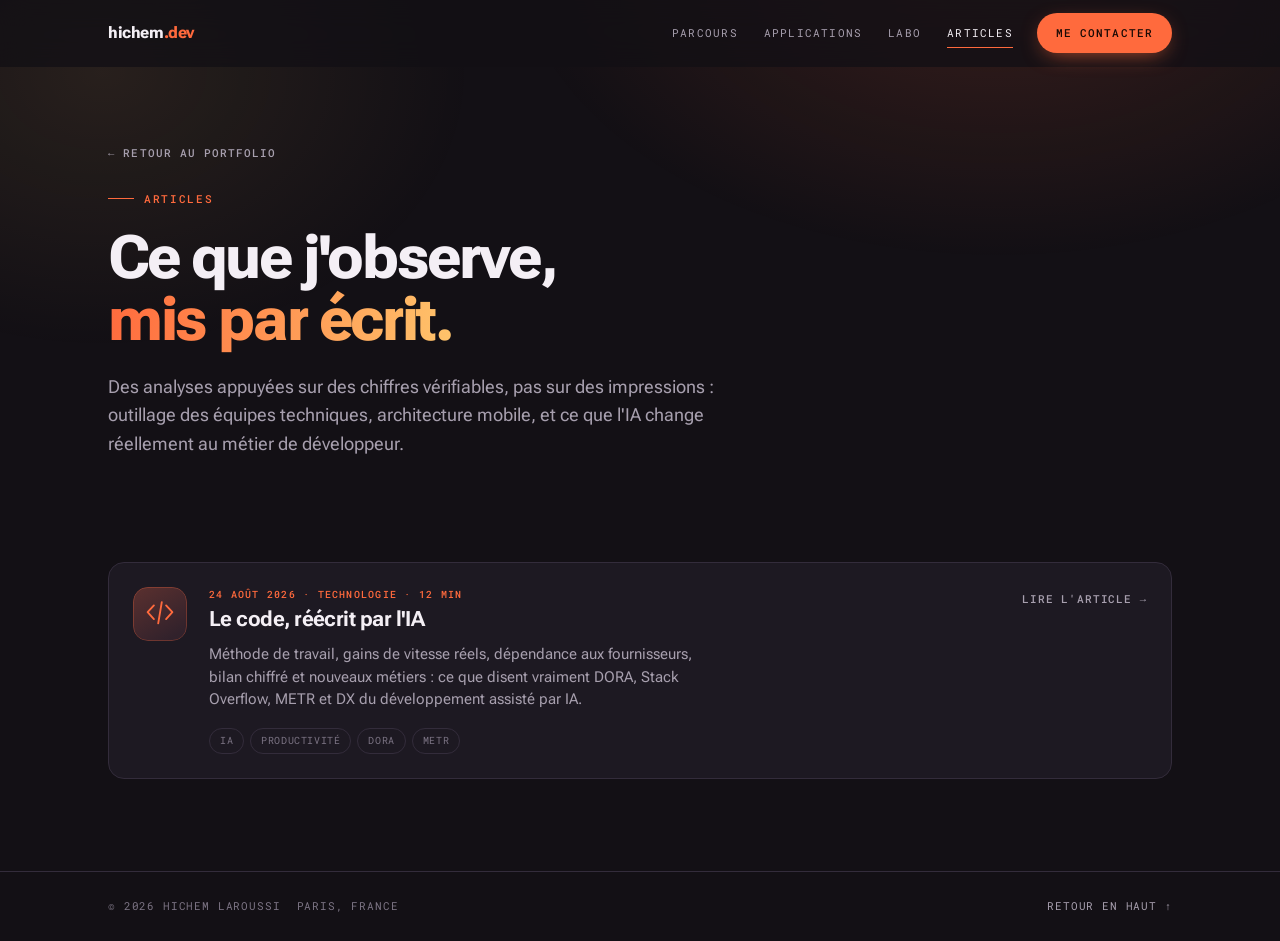
==== docs/articles/index.html @ 50072b2e "Ajouter une section articles au portfolio Le site n'accueillait que le portfolio. Cette section lui " ====
<!DOCTYPE html>
<html lang="fr">
<head>
<meta charset="utf-8">
<meta name="viewport" content="width=device-width, initial-scale=1">
<title>Articles — Hichem Laroussi</title>
<meta name="description" content="Articles de Hichem Laroussi, Android Lead à Paris : mobile, architecture, outillage et impact de l'IA sur le développement logiciel.">
<meta name="author" content="Hichem Laroussi">
<meta name="theme-color" content="#131015">

<meta property="og:type" content="website">
<meta property="og:title" content="Articles — Hichem Laroussi">
<meta property="og:description" content="Notes et analyses sur le mobile, l'architecture et l'outillage des équipes techniques.">
<meta property="og:locale" content="fr_FR">
<meta name="twitter:card" content="summary_large_image">

<link rel="preload" href="../assets/fonts/roboto-flex.woff2" as="font" type="font/woff2" crossorigin>
<link rel="preload" href="../assets/fonts/roboto-mono.woff2" as="font" type="font/woff2" crossorigin>
<link rel="stylesheet" href="../assets/css/style.css">
<link rel="stylesheet" href="../assets/css/article.css">
<link rel="icon" href="data:image/svg+xml,<svg xmlns='http://www.w3.org/2000/svg' viewBox='0 0 32 32'><rect width='32' height='32' rx='8' fill='%23131015'/><text x='16' y='23' font-family='sans-serif' font-size='17' font-weight='bold' fill='%23FF6A3D' text-anchor='middle'>H</text></svg>">
</head>
<body>

<a class="skip" href="#main">Aller au contenu</a>
<div class="aura" aria-hidden="true"></div>

<header class="nav" id="nav">
  <div class="shell nav__in">
    <a class="nav__logo" href="../index.html#top">hichem<em>.dev</em></a>
    <nav class="nav__links" aria-label="Navigation principale">
      <a href="../index.html#parcours">Parcours</a>
      <a href="../index.html#apps">Applications</a>
      <a href="../index.html#labo">Labo</a>
      <a href="./" class="is-active">Articles</a>
    </nav>
    <a class="btn btn--hot" href="../index.html#contact">Me contacter</a>
  </div>
</header>

<main id="main">

<header class="art-hero" id="top">
  <div class="shell">
    <a class="art-back" href="../index.html#top">← Retour au portfolio</a>
    <p class="art-eyebrow">Articles</p>
    <h1 class="art-title">Ce que j'observe, <em>mis par écrit.</em></h1>
    <p class="art-lede">
      Des analyses appuyées sur des chiffres vérifiables, pas sur des impressions :
      outillage des équipes techniques, architecture mobile, et ce que l'IA change
      réellement au métier de développeur.
    </p>
  </div>
</header>

<section class="band">
  <div class="shell">
    <div class="posts">

      <a class="post reveal" href="le-code-reecrit-par-lia.html">
        <img class="post__tile" src="../assets/img/articles/ia-dev.svg" alt="" width="64" height="64">
        <div>
          <p class="card__kicker">24 août 2026 · Technologie · 12 min</p>
          <h2 class="post__title">Le code, réécrit par l'IA</h2>
          <p class="post__desc">
            Méthode de travail, gains de vitesse réels, dépendance aux fournisseurs, bilan
            chiffré et nouveaux métiers : ce que disent vraiment DORA, Stack Overflow, METR
            et DX du développement assisté par IA.
          </p>
          <ul class="card__tags">
            <li>IA</li><li>Productivité</li><li>DORA</li><li>METR</li>
          </ul>
        </div>
        <span class="post__go">Lire l'article →</span>
      </a>

    </div>
  </div>
</section>

</main>

<footer class="foot">
  <div class="shell foot__in">
    <span>© <span id="year">2026</span> Hichem Laroussi</span>
    <span>Paris, France</span>
    <span class="foot__sep"><a href="#top">Retour en haut ↑</a></span>
  </div>
</footer>

<script src="../assets/js/main.js"></script>
</body>
</html>
---- docs/assets/css/style.css ----
/* =========================================================
   Hichem Laroussi — Portfolio
   Direction « Studio d'apps » : sombre, produit, vivant.
   Palette corail / ambre sur noir violacé — volontairement
   à l'écart du vert Android attendu.
   ========================================================= */

@font-face {
  font-family: "Roboto Flex";
  src: url("../fonts/roboto-flex.woff2") format("woff2");
  font-weight: 300 800;
  font-style: normal;
  font-display: swap;
}
@font-face {
  font-family: "Roboto Mono";
  src: url("../fonts/roboto-mono.woff2") format("woff2");
  font-weight: 400 500;
  font-style: normal;
  font-display: swap;
}

/* ---------- tokens ---------- */
:root {
  --bg:        #131015;
  --bg-deep:   #0D0B10;
  --surf:      #1D1922;
  --surf-2:    #26212D;
  --line:      #332C3B;
  --line-soft: #2A2432;
  --ink:       #F4EFF5;
  --mut:       #A79FAE;
  --mut-dim:   #7C7484;
  --hot:       #FF6A3D;
  --hot-deep:  #E4501F;
  --glow:      #FFC46B;

  --sans: "Roboto Flex", system-ui, -apple-system, "Segoe UI", sans-serif;
  --mono: "Roboto Mono", ui-monospace, "SF Mono", Menlo, monospace;

  --shell: 1120px;
  --pad: 28px;
  --r-sm: 10px;
  --r-md: 16px;
  --r-lg: 22px;

  --ease: cubic-bezier(.22, .61, .36, 1);
}

/* ---------- reset ---------- */
*, *::before, *::after { box-sizing: border-box; }

html { scroll-behavior: smooth; }

body {
  margin: 0;
  background: var(--bg);
  color: var(--ink);
  font-family: var(--sans);
  font-size: 16px;
  font-weight: 400;
  line-height: 1.6;
  -webkit-font-smoothing: antialiased;
  -moz-osx-font-smoothing: grayscale;
  overflow-x: hidden;
}

img { max-width: 100%; display: block; }
p { margin: 0; }
ul { margin: 0; padding: 0; list-style: none; }

a { color: var(--ink); text-decoration: none; }

:focus-visible {
  outline: 2px solid var(--glow);
  outline-offset: 3px;
  border-radius: 4px;
}

.skip {
  position: absolute;
  left: -9999px;
  top: 0;
  background: var(--hot);
  color: #180B06;
  padding: 12px 18px;
  z-index: 200;
  font-family: var(--mono);
  font-size: 13px;
  border-radius: 0 0 var(--r-sm) 0;
}
.skip:focus { left: 0; }

.shell {
  width: 100%;
  max-width: var(--shell);
  margin: 0 auto;
  padding: 0 var(--pad);
}

/* ---------- ambient glow ---------- */
.aura {
  position: fixed;
  inset: 0;
  pointer-events: none;
  z-index: 0;
  background:
    radial-gradient(720px 460px at 78% -6%, rgba(255, 106, 61, .16), transparent 68%),
    radial-gradient(560px 420px at 8% 8%,  rgba(255, 196, 107, .09), transparent 66%);
}

/* =========================================================
   NAV
   ========================================================= */
.nav {
  position: sticky;
  top: 0;
  z-index: 100;
  background: rgba(19, 16, 21, .78);
  backdrop-filter: blur(14px);
  -webkit-backdrop-filter: blur(14px);
  border-bottom: 1px solid transparent;
  transition: border-color .3s var(--ease), background .3s var(--ease);
}
.nav.is-stuck {
  border-bottom-color: var(--line);
  background: rgba(19, 16, 21, .92);
}
.nav__in {
  display: flex;
  align-items: center;
  gap: 24px;
  height: 66px;
}
.nav__logo {
  font-weight: 800;
  font-size: 16px;
  letter-spacing: -.025em;
  flex: none;
}
.nav__logo em { font-style: normal; color: var(--hot); }

.nav__links {
  display: flex;
  gap: 26px;
  margin-left: auto;
  font-family: var(--mono);
  font-size: 11px;
  font-weight: 400;
  letter-spacing: .11em;
  text-transform: uppercase;
}
.nav__links a {
  color: var(--mut);
  position: relative;
  padding: 4px 0;
  transition: color .2s var(--ease);
}
.nav__links a::after {
  content: "";
  position: absolute;
  left: 0;
  bottom: -2px;
  width: 100%;
  height: 1px;
  background: var(--hot);
  transform: scaleX(0);
  transform-origin: left;
  transition: transform .3s var(--ease);
}
.nav__links a:hover,
.nav__links a.is-active { color: var(--ink); }
.nav__links a:hover::after,
.nav__links a.is-active::after { transform: scaleX(1); }

.btn {
  display: inline-flex;
  align-items: center;
  gap: 8px;
  font-family: var(--mono);
  font-size: 11px;
  font-weight: 500;
  letter-spacing: .1em;
  text-transform: uppercase;
  padding: 10px 18px;
  border-radius: 99px;
  border: 1px solid transparent;
  cursor: pointer;
  transition: transform .22s var(--ease), box-shadow .22s var(--ease), background .22s var(--ease);
}
.btn--hot {
  background: var(--hot);
  color: #190A05;
  box-shadow: 0 6px 22px -8px rgba(255, 106, 61, .8);
}
.btn--hot:hover {
  background: var(--glow);
  transform: translateY(-2px);
  box-shadow: 0 12px 30px -10px rgba(255, 196, 107, .75);
}
.btn--ghost {
  border-color: var(--line);
  color: var(--ink);
  background: var(--surf);
}
.btn--ghost:hover {
  border-color: var(--hot);
  transform: translateY(-2px);
}
.nav .btn { flex: none; }

/* =========================================================
   HERO
   ========================================================= */
.hero {
  position: relative;
  z-index: 1;
  padding: 76px 0 88px;
}
.hero__grid {
  display: grid;
  grid-template-columns: minmax(0, 1fr) 320px;
  gap: 64px;
  align-items: center;
}

.status {
  display: inline-flex;
  align-items: center;
  gap: 9px;
  font-family: var(--mono);
  font-size: 10.5px;
  font-weight: 500;
  letter-spacing: .14em;
  text-transform: uppercase;
  color: var(--glow);
}
.status i {
  width: 7px;
  height: 7px;
  border-radius: 50%;
  background: var(--glow);
  display: block;
  box-shadow: 0 0 0 0 rgba(255, 196, 107, .6);
  animation: pulse 2.6s infinite;
}
@keyframes pulse {
  0%   { box-shadow: 0 0 0 0 rgba(255, 196, 107, .55); }
  70%  { box-shadow: 0 0 0 11px rgba(255, 196, 107, 0); }
  100% { box-shadow: 0 0 0 0 rgba(255, 196, 107, 0); }
}

.hero__title {
  font-size: clamp(38px, 6.4vw, 68px);
  font-weight: 800;
  line-height: .99;
  letter-spacing: -.042em;
  margin: 20px 0 0;
  text-wrap: balance;
}
.hero__title em {
  font-style: normal;
  background: linear-gradient(98deg, var(--hot) 10%, var(--glow) 90%);
  -webkit-background-clip: text;
  background-clip: text;
  color: transparent;
}
.hero__lede {
  color: var(--mut);
  font-size: 17px;
  line-height: 1.62;
  margin-top: 22px;
  max-width: 52ch;
}
.hero__lede strong { color: var(--ink); font-weight: 600; }

.pills { display: flex; flex-wrap: wrap; gap: 8px; margin-top: 26px; }
.pills li {
  font-family: var(--mono);
  font-size: 10.5px;
  letter-spacing: .05em;
  padding: 7px 13px;
  border-radius: 99px;
  background: var(--surf);
  border: 1px solid var(--line);
  color: var(--mut);
}

.hero__cta { display: flex; flex-wrap: wrap; gap: 12px; margin-top: 30px; }

/* ---------- phone mockup ---------- */
.phone {
  border: 8px solid var(--surf-2);
  border-radius: 34px;
  background: linear-gradient(168deg, #2C2334, #191420);
  padding: 22px 16px 18px;
  position: relative;
  box-shadow: 0 34px 66px -28px rgba(255, 106, 61, .42),
              0 0 0 1px rgba(255, 255, 255, .04) inset;
  will-change: transform;
}
.phone::before {
  content: "";
  position: absolute;
  top: 11px;
  left: 50%;
  transform: translateX(-50%);
  width: 50px;
  height: 5px;
  border-radius: 99px;
  background: var(--surf-2);
}
.phone__av {
  width: 92px;
  height: 92px;
  border-radius: 50%;
  overflow: hidden;
  margin: 18px auto 0;
  border: 2px solid var(--hot);
  background: var(--surf-2);
}
.phone__av img { width: 100%; height: 100%; object-fit: cover; }
.phone__name {
  text-align: center;
  font-weight: 700;
  font-size: 16px;
  letter-spacing: -.015em;
  margin-top: 13px;
}
.phone__role {
  text-align: center;
  font-family: var(--mono);
  font-size: 10px;
  color: var(--mut);
  letter-spacing: .11em;
  text-transform: uppercase;
  margin-top: 5px;
}
.phone__rows { display: flex; flex-direction: column; gap: 8px; margin-top: 20px; }
.phone__row {
  display: flex;
  align-items: center;
  gap: 11px;
  background: rgba(255, 255, 255, .05);
  border-radius: 11px;
  padding: 10px 12px;
  font-size: 12.5px;
  transition: background .22s var(--ease);
}
.phone__row:hover { background: rgba(255, 255, 255, .09); }
.phone__row i {
  width: 24px;
  height: 24px;
  border-radius: 7px;
  background: var(--hot);
  flex: none;
  opacity: .88;
}
.phone__row i.is-amber { background: var(--glow); }
.phone__row span {
  margin-left: auto;
  font-family: var(--mono);
  font-size: 10px;
  color: var(--mut-dim);
  font-variant-numeric: tabular-nums;
}

/* =========================================================
   STATS
   ========================================================= */
.stats {
  position: relative;
  z-index: 1;
  border-top: 1px solid var(--line);
  border-bottom: 1px solid var(--line);
  background: var(--bg-deep);
}
.stats__grid {
  display: grid;
  grid-template-columns: repeat(4, 1fr);
  gap: 1px;
  background: var(--line-soft);
}
.stat { background: var(--bg-deep); padding: 26px 24px; }
.stat dt {
  font-family: var(--mono);
  font-size: 9.5px;
  letter-spacing: .15em;
  text-transform: uppercase;
  color: var(--mut-dim);
  margin: 0;
}
.stat dd {
  margin: 8px 0 0;
  font-size: 30px;
  font-weight: 800;
  letter-spacing: -.035em;
  font-variant-numeric: tabular-nums;
  line-height: 1;
}
.stat dd em { font-style: normal; color: var(--hot); }

/* =========================================================
   SECTION SCAFFOLD
   ========================================================= */
.band { position: relative; z-index: 1; padding: 92px 0; }
.band--alt { background: var(--bg-deep); }

.head { margin-bottom: 44px; }
.head__eyebrow {
  font-family: var(--mono);
  font-size: 10.5px;
  font-weight: 500;
  letter-spacing: .16em;
  text-transform: uppercase;
  color: var(--hot);
}
.head__title {
  font-size: clamp(28px, 4vw, 42px);
  font-weight: 800;
  letter-spacing: -.035em;
  line-height: 1.06;
  margin: 12px 0 0;
  text-wrap: balance;
}
.head__note {
  color: var(--mut);
  font-size: 16px;
  line-height: 1.6;
  margin-top: 14px;
  max-width: 60ch;
}

/* =========================================================
   PARCOURS
   ========================================================= */
.track { display: flex; flex-direction: column; gap: 14px; }

.job {
  display: grid;
  grid-template-columns: 148px minmax(0, 1fr);
  gap: 28px;
  background: var(--surf);
  border: 1px solid var(--line);
  border-radius: var(--r-md);
  padding: 26px 28px;
  transition: border-color .28s var(--ease), transform .28s var(--ease), background .28s var(--ease);
}
.job:hover {
  border-color: var(--hot);
  transform: translateX(4px);
  background: var(--surf-2);
}
.job__when {
  font-family: var(--mono);
  font-size: 11.5px;
  color: var(--mut);
  line-height: 1.55;
  font-variant-numeric: tabular-nums;
}
.job__when b {
  display: block;
  color: var(--glow);
  font-weight: 500;
}
.job__where {
  display: block;
  margin-top: 8px;
  font-size: 10px;
  letter-spacing: .1em;
  text-transform: uppercase;
  color: var(--mut-dim);
}
.job__role {
  font-size: 19px;
  font-weight: 700;
  letter-spacing: -.022em;
  line-height: 1.25;
  margin: 0;
}
.job__role em { font-style: normal; color: var(--hot); }
.job__product {
  font-family: var(--mono);
  font-size: 11px;
  color: var(--mut-dim);
  letter-spacing: .04em;
  margin-top: 7px;
}
.job__list {
  margin-top: 14px;
  display: flex;
  flex-direction: column;
  gap: 7px;
}
.job__list li {
  color: var(--mut);
  font-size: 14.5px;
  line-height: 1.55;
  padding-left: 18px;
  position: relative;
  max-width: 68ch;
}
.job__list li::before {
  content: "";
  position: absolute;
  left: 0;
  top: 9px;
  width: 6px;
  height: 6px;
  border-radius: 2px;
  background: var(--line);
}
.job:hover .job__list li::before { background: var(--hot-deep); }

.tech { display: flex; flex-wrap: wrap; gap: 6px; margin-top: 16px; }
.tech li {
  font-family: var(--mono);
  font-size: 10px;
  letter-spacing: .05em;
  padding: 4px 9px;
  border-radius: 5px;
  background: var(--bg-deep);
  border: 1px solid var(--line);
  color: var(--mut-dim);
}

/* =========================================================
   CARD GRIDS
   ========================================================= */
.grid {
  display: grid;
  grid-template-columns: repeat(auto-fill, minmax(300px, 1fr));
  gap: 16px;
}

.card {
  display: flex;
  flex-direction: column;
  background: var(--surf);
  border: 1px solid var(--line);
  border-radius: var(--r-md);
  padding: 24px;
  position: relative;
  overflow: hidden;
  transition: border-color .28s var(--ease), transform .28s var(--ease);
}
.card::after {
  content: "";
  position: absolute;
  inset: 0 0 auto 0;
  height: 2px;
  background: linear-gradient(90deg, var(--hot), var(--glow));
  transform: scaleX(0);
  transform-origin: left;
  transition: transform .38s var(--ease);
}
.card:hover { border-color: var(--hot); transform: translateY(-4px); }
.card:hover::after { transform: scaleX(1); }

/* Tête de carte : tuile d'application + intitulés, façon fiche de store. */
.card__head {
  display: flex;
  align-items: center;
  gap: 15px;
}
.card__tile {
  width: 54px;
  height: 54px;
  border-radius: 15px;
  flex: none;
  transition: transform .3s var(--ease);
}
.card:hover .card__tile { transform: scale(1.06) rotate(-2deg); }

.card__kicker {
  font-family: var(--mono);
  font-size: 9.5px;
  font-weight: 500;
  letter-spacing: .13em;
  text-transform: uppercase;
  color: var(--hot);
}
.card__title {
  font-size: 19px;
  font-weight: 700;
  letter-spacing: -.022em;
  margin: 5px 0 0;
  line-height: 1.2;
}
.card__desc {
  color: var(--mut);
  font-size: 14.5px;
  line-height: 1.55;
  margin-top: 16px;
}
.card__foot {
  margin-top: auto;
  padding-top: 18px;
  display: flex;
  align-items: center;
  gap: 12px;
  flex-wrap: wrap;
}
.link {
  display: inline-flex;
  align-items: center;
  gap: 6px;
  font-family: var(--mono);
  font-size: 10.5px;
  font-weight: 500;
  letter-spacing: .08em;
  text-transform: uppercase;
  color: var(--ink);
  border-bottom: 1px solid var(--hot);
  padding-bottom: 2px;
  transition: color .2s var(--ease), gap .2s var(--ease);
}
.link:hover { color: var(--glow); gap: 10px; }
.link--mut {
  color: var(--mut);
  border-bottom-color: var(--line);
}
.link--mut:hover { color: var(--ink); border-bottom-color: var(--hot); }

.lang {
  display: inline-flex;
  align-items: center;
  gap: 7px;
  font-family: var(--mono);
  font-size: 10.5px;
  color: var(--mut-dim);
  margin-left: auto;
}
.lang i { width: 9px; height: 9px; border-radius: 50%; display: block; }

/* =========================================================
   SKILLS
   ========================================================= */
/* 6 rubriques : 3 colonnes remplissent exactement 2 rangées,
   sans cellule vide dans la grille à fond apparent. */
.skills {
  display: grid;
  grid-template-columns: repeat(3, 1fr);
  gap: 1px;
  background: var(--line-soft);
  border: 1px solid var(--line);
  border-radius: var(--r-md);
  overflow: hidden;
}
.skill { background: var(--surf); padding: 24px; }
.skill h3 {
  font-family: var(--mono);
  font-size: 10px;
  font-weight: 500;
  letter-spacing: .14em;
  text-transform: uppercase;
  color: var(--glow);
  margin: 0 0 14px;
}
.skill ul { display: flex; flex-wrap: wrap; gap: 7px; }
.skill li {
  font-size: 13.5px;
  color: var(--mut);
  padding: 5px 11px;
  border-radius: 7px;
  background: var(--bg-deep);
  border: 1px solid var(--line);
  transition: color .2s var(--ease), border-color .2s var(--ease);
}
.skill li:hover { color: var(--ink); border-color: var(--hot); }

/* =========================================================
   ABOUT (formation / certifs / langues)
   ========================================================= */
.about {
  display: grid;
  grid-template-columns: repeat(auto-fit, minmax(260px, 1fr));
  gap: 16px;
}
.panel {
  background: var(--surf);
  border: 1px solid var(--line);
  border-radius: var(--r-md);
  padding: 24px;
}
.panel h3 {
  font-family: var(--mono);
  font-size: 10px;
  font-weight: 500;
  letter-spacing: .14em;
  text-transform: uppercase;
  color: var(--glow);
  margin: 0 0 16px;
}
.rows { display: flex; flex-direction: column; gap: 14px; }
.row b {
  display: block;
  font-size: 14.5px;
  font-weight: 600;
  letter-spacing: -.01em;
  line-height: 1.35;
}
.row span {
  display: block;
  font-family: var(--mono);
  font-size: 11px;
  color: var(--mut-dim);
  margin-top: 4px;
  font-variant-numeric: tabular-nums;
}
.row--award b::before {
  content: "★";
  color: var(--glow);
  margin-right: 7px;
}

.meter { display: flex; flex-direction: column; gap: 15px; }
.meter__row { display: flex; align-items: baseline; gap: 12px; }
.meter__row b { font-size: 14.5px; font-weight: 600; flex: none; width: 82px; }
.meter__bar {
  flex: 1;
  height: 4px;
  border-radius: 99px;
  background: var(--bg-deep);
  border: 1px solid var(--line);
  overflow: hidden;
}
.meter__fill {
  display: block;
  height: 100%;
  border-radius: 99px;
  background: linear-gradient(90deg, var(--hot), var(--glow));
}
.meter__row span {
  font-family: var(--mono);
  font-size: 10px;
  color: var(--mut-dim);
  letter-spacing: .07em;
  text-transform: uppercase;
  flex: none;
  width: 96px;
  text-align: right;
}

/* =========================================================
   CONTACT + FOOTER
   ========================================================= */
.contact { text-align: center; }
.contact__title {
  font-size: clamp(32px, 5.4vw, 56px);
  font-weight: 800;
  letter-spacing: -.04em;
  line-height: 1.02;
  margin: 0;
  text-wrap: balance;
}
.contact__title em {
  font-style: normal;
  background: linear-gradient(98deg, var(--hot), var(--glow));
  -webkit-background-clip: text;
  background-clip: text;
  color: transparent;
}
.contact__note {
  color: var(--mut);
  font-size: 17px;
  line-height: 1.6;
  margin: 20px auto 0;
  max-width: 46ch;
}
.contact__cta {
  display: flex;
  justify-content: center;
  flex-wrap: wrap;
  gap: 12px;
  margin-top: 32px;
}

.foot {
  position: relative;
  z-index: 1;
  border-top: 1px solid var(--line);
  padding: 26px 0;
}
.foot__in {
  display: flex;
  align-items: center;
  gap: 16px;
  flex-wrap: wrap;
  font-family: var(--mono);
  font-size: 10.5px;
  letter-spacing: .08em;
  text-transform: uppercase;
  color: var(--mut-dim);
}
.foot__in a { color: var(--mut); }
.foot__in a:hover { color: var(--hot); }
.foot__sep { margin-left: auto; }

/* =========================================================
   MOTION
   ========================================================= */
.reveal {
  opacity: 0;
  transform: translateY(22px);
  transition: opacity .7s var(--ease), transform .7s var(--ease);
}
.reveal.is-in { opacity: 1; transform: none; }

@media (prefers-reduced-motion: reduce) {
  html { scroll-behavior: auto; }
  *, *::before, *::after {
    animation-duration: .001ms !important;
    animation-iteration-count: 1 !important;
    transition-duration: .001ms !important;
  }
  .reveal { opacity: 1; transform: none; }
}

/* =========================================================
   RESPONSIVE
   ========================================================= */
@media (max-width: 980px) {
  .hero__grid { grid-template-columns: minmax(0, 1fr) 270px; gap: 40px; }
  .stats__grid { grid-template-columns: repeat(2, 1fr); }
}

@media (max-width: 820px) {
  :root { --pad: 20px; }
  .nav__links { display: none; }
  .nav .btn { margin-left: auto; }
  .skills { grid-template-columns: repeat(2, 1fr); }
  .hero { padding: 56px 0 68px; }
  .hero__grid { grid-template-columns: minmax(0, 1fr); gap: 44px; }
  .phone { max-width: 300px; margin: 0 auto; }
  .band { padding: 68px 0; }
  .job { grid-template-columns: minmax(0, 1fr); gap: 16px; padding: 22px; }
  .job__where { display: inline; margin-top: 0; margin-left: 10px; }
  .job:hover { transform: none; }
}

@media (max-width: 480px) {
  .stats__grid { grid-template-columns: 1fr; }
  .skills { grid-template-columns: 1fr; }
  .stat { padding: 20px; }
  .meter__row b { width: 68px; }
  .meter__row span { width: 78px; }
}
---- docs/assets/css/article.css ----
/* =========================================================
   Hichem Laroussi — Articles
   Feuille complémentaire de style.css : elle réutilise les
   mêmes tokens (couleurs, polices, rayons) et n'ajoute que
   les composants propres aux pages d'article.
   Chaque section porte un --accent : la couleur circule
   dans le numéro, la barre, les encadrés et les figures.
   ========================================================= */

:root {
  --violet: #8E7BFF;
  --violet-dim: rgba(142, 123, 255, .13);
  --amber:  #FFC46B;
  --amber-dim: rgba(255, 196, 107, .12);
  --rust:   #FF6A3D;
  --rust-dim: rgba(255, 106, 61, .12);
  --sage:   #56C08D;
  --sage-dim: rgba(86, 192, 141, .12);

  --accent: var(--hot);
  --accent-dim: var(--rust-dim);

  --read: 68ch;
}

/* =========================================================
   EN-TÊTE D'ARTICLE
   ========================================================= */
.art-hero { position: relative; z-index: 1; padding: 72px 0 12px; }

.art-back {
  display: inline-flex;
  align-items: center;
  gap: 8px;
  font-family: var(--mono);
  font-size: 10.5px;
  font-weight: 500;
  letter-spacing: .1em;
  text-transform: uppercase;
  color: var(--mut);
  transition: color .2s var(--ease), gap .2s var(--ease);
}
.art-back:hover { color: var(--hot); gap: 12px; }

.art-eyebrow {
  display: flex;
  align-items: center;
  gap: 10px;
  margin-top: 26px;
  font-family: var(--mono);
  font-size: 10.5px;
  font-weight: 500;
  letter-spacing: .16em;
  text-transform: uppercase;
  color: var(--hot);
}
.art-eyebrow::before {
  content: "";
  width: 26px;
  height: 1px;
  background: var(--hot);
  flex: none;
}

.art-title {
  font-size: clamp(34px, 5.6vw, 60px);
  font-weight: 800;
  letter-spacing: -.04em;
  line-height: 1.03;
  margin: 20px 0 0;
  max-width: 18ch;
  text-wrap: balance;
}
.art-title em {
  font-style: normal;
  background: linear-gradient(98deg, var(--hot), var(--glow));
  -webkit-background-clip: text;
  background-clip: text;
  color: transparent;
}

.art-lede {
  color: var(--mut);
  font-size: 17.5px;
  line-height: 1.62;
  max-width: 62ch;
  margin: 22px 0 0;
}

.art-meta {
  display: flex;
  flex-wrap: wrap;
  align-items: center;
  gap: 10px 18px;
  margin-top: 26px;
  font-family: var(--mono);
  font-size: 10.5px;
  letter-spacing: .09em;
  text-transform: uppercase;
  color: var(--mut-dim);
}
.art-meta i {
  width: 4px;
  height: 4px;
  border-radius: 50%;
  background: var(--hot);
  display: block;
}

.pulse { width: 100%; height: 56px; display: block; margin-top: 34px; opacity: .75; }

/* =========================================================
   BANDEAU DE CHIFFRES
   ========================================================= */
.strip {
  display: grid;
  grid-template-columns: repeat(4, 1fr);
  gap: 1px;
  background: var(--line);
  border: 1px solid var(--line);
  border-radius: var(--r-md);
  overflow: hidden;
  margin-top: 30px;
}
.strip__cell { background: var(--surf); padding: 22px 20px; }
.strip__num {
  display: block;
  font-family: var(--mono);
  font-size: clamp(20px, 2.6vw, 27px);
  font-weight: 500;
  letter-spacing: -.02em;
  color: var(--hot);
  font-variant-numeric: tabular-nums;
}
.strip__lbl { display: block; color: var(--mut); font-size: 13px; line-height: 1.45; margin-top: 8px; }
.strip__src {
  display: block;
  font-family: var(--mono);
  font-size: 9.5px;
  letter-spacing: .09em;
  text-transform: uppercase;
  color: var(--mut-dim);
  margin-top: 10px;
}

/* =========================================================
   SOMMAIRE
   ========================================================= */
.toc {
  background: var(--bg-deep);
  border: 1px solid var(--line);
  border-radius: var(--r-md);
  padding: 22px 24px;
  margin-top: 36px;
}
.toc h2 {
  font-family: var(--mono);
  font-size: 10.5px;
  font-weight: 500;
  letter-spacing: .14em;
  text-transform: uppercase;
  color: var(--mut-dim);
  margin: 0 0 14px;
}
.toc ol {
  margin: 0;
  padding: 0;
  list-style: none;
  display: grid;
  grid-template-columns: repeat(auto-fit, minmax(210px, 1fr));
  gap: 10px 22px;
  counter-reset: toc;
}
.toc li { counter-increment: toc; }
.toc a {
  display: flex;
  align-items: baseline;
  gap: 10px;
  color: var(--mut);
  font-size: 14.5px;
  transition: color .2s var(--ease);
}
.toc a::before {
  content: "0" counter(toc);
  font-family: var(--mono);
  font-size: 10.5px;
  color: var(--hot);
  flex: none;
}
.toc a:hover { color: var(--ink); }

/* =========================================================
   CORPS DE L'ARTICLE
   ========================================================= */
.art { position: relative; z-index: 1; padding: 8px 0 40px; }

.art .intro p {
  font-size: 17.5px;
  line-height: 1.68;
  color: var(--mut);
  max-width: var(--read);
  margin-top: 44px;
}
.art p strong, .art li strong { color: var(--ink); font-weight: 600; }

.pillar { padding: 18px 0 56px; scroll-margin-top: 88px; }

.pillar__no {
  font-family: var(--mono);
  font-size: 10.5px;
  font-weight: 500;
  letter-spacing: .16em;
  text-transform: uppercase;
  color: var(--accent);
}
.pillar__bar {
  width: 42px;
  height: 3px;
  border-radius: 99px;
  background: var(--accent);
  margin: 14px 0 18px;
}
.pillar h2 {
  font-size: clamp(25px, 3.4vw, 34px);
  font-weight: 700;
  letter-spacing: -.032em;
  line-height: 1.12;
  margin: 0;
  max-width: 22ch;
  text-wrap: balance;
}
.pillar__lede {
  font-size: 16.5px;
  line-height: 1.6;
  color: var(--mut);
  max-width: var(--read);
  margin: 16px 0 0;
}
.pillar p { font-size: 16px; line-height: 1.68; color: var(--mut); max-width: var(--read); margin-top: 22px; }

/* encadré : contrepoint, mise en garde, chiffre isolé */
.callout {
  border: 1px solid var(--line);
  border-left: 3px solid var(--accent);
  background: var(--accent-dim);
  border-radius: 0 var(--r-md) var(--r-md) 0;
  padding: 20px 24px;
  margin: 28px 0 0;
  max-width: var(--read);
  font-size: 15.5px;
  line-height: 1.62;
  color: var(--mut);
}
.callout__tag {
  display: block;
  font-family: var(--mono);
  font-size: 10px;
  font-weight: 500;
  letter-spacing: .13em;
  text-transform: uppercase;
  color: var(--accent);
  margin-bottom: 8px;
}

/* =========================================================
   FIGURES (diagrammes, graphiques, chronologie)
   ========================================================= */
.fig {
  background: var(--surf);
  border: 1px solid var(--line);
  border-radius: var(--r-md);
  padding: 24px;
  margin: 32px 0 0;
}
.fig__title {
  font-family: var(--mono);
  font-size: 10px;
  font-weight: 500;
  letter-spacing: .13em;
  text-transform: uppercase;
  color: var(--mut-dim);
  margin: 0 0 20px;
}
.fig__scroll { overflow-x: auto; }
.fig svg { width: 100%; height: auto; display: block; }
.fig__scroll svg { min-width: 560px; }
.fig__note {
  font-family: var(--mono);
  font-size: 11px;
  line-height: 1.55;
  color: var(--mut-dim);
  margin: 18px 0 0;
  max-width: none;
}
.fig__note a { color: var(--mut); border-bottom: 1px solid var(--line); }
.fig__note a:hover { color: var(--hot); border-bottom-color: var(--hot); }

/* étiquettes internes aux diagrammes SVG */
.svg-label { font-family: var(--sans); font-size: 12.5px; font-weight: 600; fill: var(--ink); }
.svg-sub   { font-family: var(--mono); font-size: 10px; fill: var(--mut); }
.svg-tick  { font-family: var(--mono); font-size: 10px; fill: var(--mut-dim); }

/* barres horizontales */
.bars { display: flex; flex-direction: column; gap: 14px; }
.bar { display: flex; align-items: center; gap: 14px; }
.bar__lbl {
  flex: 0 0 168px;
  width: 168px;
  font-family: var(--mono);
  font-size: 11px;
  line-height: 1.35;
  color: var(--mut);
}
.bar__track { flex: 1; height: 26px; border-radius: 6px; background: var(--bg-deep); overflow: hidden; }
.bar__fill {
  height: 100%;
  border-radius: 6px;
  display: flex;
  align-items: center;
  justify-content: flex-end;
  padding-right: 10px;
  font-family: var(--mono);
  font-size: 11.5px;
  font-weight: 500;
  color: #180B06;
}

/* légende partagée (donut, barres empilées) */
.legend { display: flex; flex-wrap: wrap; justify-content: center; gap: 10px 22px; margin-top: 18px; }
.legend span { display: inline-flex; align-items: center; gap: 8px; font-family: var(--mono); font-size: 11px; color: var(--mut); }
.legend i { width: 9px; height: 9px; border-radius: 50%; display: block; flex: none; }

.donut { max-width: 240px; margin: 0 auto; }
.donut text { font-family: var(--mono); }

/* barre empilée pleine largeur */
.stack { display: flex; height: 42px; border-radius: 8px; overflow: hidden; }
.stack > span {
  display: flex;
  align-items: center;
  justify-content: center;
  font-family: var(--mono);
  font-size: 11.5px;
  font-weight: 500;
  color: #180B06;
}

/* =========================================================
   BILAN : deux colonnes pour / contre
   ========================================================= */
.duo { display: grid; grid-template-columns: repeat(auto-fit, minmax(300px, 1fr)); gap: 16px; margin-top: 30px; }
.duo__box {
  background: var(--surf);
  border: 1px solid var(--line);
  border-radius: var(--r-md);
  padding: 24px;
}
.duo__box h3 {
  font-family: var(--mono);
  font-size: 10.5px;
  font-weight: 500;
  letter-spacing: .13em;
  text-transform: uppercase;
  margin: 0 0 16px;
}
.duo__box--up h3 { color: var(--sage); }
.duo__box--down h3 { color: var(--hot); }
.duo__box ul { display: flex; flex-direction: column; gap: 12px; }
.duo__box li { position: relative; padding-left: 20px; font-size: 14.5px; line-height: 1.55; color: var(--mut); }
.duo__box li::before {
  content: "";
  position: absolute;
  left: 0;
  top: .55em;
  width: 8px;
  height: 2px;
  border-radius: 99px;
}
.duo__box--up li::before { background: var(--sage); }
.duo__box--down li::before { background: var(--hot); }

/* =========================================================
   MÉTIERS
   ========================================================= */
.roles { display: grid; grid-template-columns: repeat(auto-fit, minmax(280px, 1fr)); gap: 16px; margin-top: 30px; }
.role {
  background: var(--surf);
  border: 1px solid var(--line);
  border-radius: var(--r-md);
  padding: 22px;
  transition: border-color .28s var(--ease), transform .28s var(--ease);
}
.role:hover { border-color: var(--accent); transform: translateY(-3px); }
.role b { display: block; font-size: 15.5px; font-weight: 600; letter-spacing: -.015em; }
.role span {
  display: block;
  font-family: var(--mono);
  font-size: 11px;
  color: var(--accent);
  margin-top: 8px;
}
.role p { font-size: 14px; line-height: 1.55; color: var(--mut); margin-top: 12px; max-width: none; }

/* =========================================================
   SÉPARATEUR, CONCLUSION, SOURCES
   ========================================================= */
.rule { height: 1px; border: 0; margin: 0; background: linear-gradient(90deg, var(--from, var(--hot)), var(--to, var(--glow))); opacity: .5; }

.wrapup {
  background: var(--bg-deep);
  border: 1px solid var(--line);
  border-radius: var(--r-lg);
  padding: 34px;
  margin-top: 48px;
}
.wrapup h2 { font-size: clamp(22px, 3vw, 28px); font-weight: 700; letter-spacing: -.03em; margin: 0; }
.wrapup p { font-size: 16.5px; line-height: 1.68; color: var(--mut); max-width: var(--read); margin-top: 18px; }

.srcs { margin-top: 48px; }
.srcs h2 {
  font-family: var(--mono);
  font-size: 10.5px;
  font-weight: 500;
  letter-spacing: .14em;
  text-transform: uppercase;
  color: var(--mut-dim);
  margin: 0 0 18px;
}
.srcs ol {
  margin: 0;
  padding: 0;
  list-style: none;
  columns: 2;
  column-gap: 34px;
  counter-reset: src;
}
.srcs li {
  counter-increment: src;
  break-inside: avoid;
  margin-bottom: 12px;
  font-size: 13.5px;
  line-height: 1.5;
  color: var(--mut);
}
.srcs li::before {
  content: counter(src, decimal-leading-zero);
  font-family: var(--mono);
  font-size: 10px;
  color: var(--mut-dim);
  margin-right: 9px;
}
.srcs a { color: var(--mut); border-bottom: 1px solid var(--line); }
.srcs a:hover { color: var(--hot); border-bottom-color: var(--hot); }

/* =========================================================
   FICHES D'ARTICLE (index des articles + accueil)
   ========================================================= */
/* Une ligne pleine largeur par article, sur l'accueil comme sur l'index :
   plus lisible qu'une carte isolée dans une grille à trois colonnes, et
   la liste s'allonge proprement au fil des publications. */
.posts { display: flex; flex-direction: column; gap: 14px; }
.post {
  display: grid;
  grid-template-columns: 54px minmax(0, 1fr) auto;
  align-items: start;
  gap: 22px;
  background: var(--surf);
  border: 1px solid var(--line);
  border-radius: var(--r-md);
  padding: 24px;
  position: relative;
  overflow: hidden;
  transition: border-color .28s var(--ease), transform .28s var(--ease);
}
.post::after {
  content: "";
  position: absolute;
  inset: 0 0 auto 0;
  height: 2px;
  background: linear-gradient(90deg, var(--hot), var(--glow));
  transform: scaleX(0);
  transform-origin: left;
  transition: transform .38s var(--ease);
}
.post:hover { border-color: var(--hot); transform: translateY(-3px); }
.post:hover::after { transform: scaleX(1); }
.post__tile { width: 54px; height: 54px; border-radius: 15px; transition: transform .3s var(--ease); }
.post:hover .post__tile { transform: scale(1.06) rotate(-2deg); }
.post__title {
  font-size: 21px;
  font-weight: 700;
  letter-spacing: -.026em;
  line-height: 1.2;
  margin: 5px 0 0;
}
.post:hover .post__title { color: var(--ink); }
.post__desc { color: var(--mut); font-size: 14.5px; line-height: 1.55; margin-top: 12px; max-width: 62ch; }
.post__go {
  display: inline-flex;
  align-items: center;
  gap: 7px;
  font-family: var(--mono);
  font-size: 10.5px;
  font-weight: 500;
  letter-spacing: .08em;
  text-transform: uppercase;
  color: var(--mut);
  white-space: nowrap;
  padding-top: 4px;
  transition: color .2s var(--ease), gap .2s var(--ease);
}
.post:hover .post__go { color: var(--hot); gap: 11px; }

@media (max-width: 720px) {
  .post { grid-template-columns: 54px minmax(0, 1fr); gap: 16px; padding: 20px; }
  .post__go { grid-column: 1 / -1; }
  .post:hover { transform: none; }
}
.card__tags { display: flex; flex-wrap: wrap; gap: 6px; margin-top: 16px; }
.card__tags li {
  font-family: var(--mono);
  font-size: 10px;
  letter-spacing: .06em;
  text-transform: uppercase;
  color: var(--mut-dim);
  border: 1px solid var(--line);
  border-radius: 99px;
  padding: 4px 10px;
}
/* =========================================================
   RESPONSIVE
   ========================================================= */
@media (max-width: 980px) {
  .strip { grid-template-columns: repeat(2, 1fr); }
}
@media (max-width: 820px) {
  .art-hero { padding: 48px 0 8px; }
  .pillar { padding: 14px 0 44px; }
  .srcs ol { columns: 1; }
  .wrapup { padding: 26px; }
  .role:hover { transform: none; }
}
@media (max-width: 560px) {
  .strip { grid-template-columns: 1fr; }
  .bar { flex-wrap: wrap; gap: 8px; }
  .bar__lbl { flex: 1 0 100%; width: auto; }
}
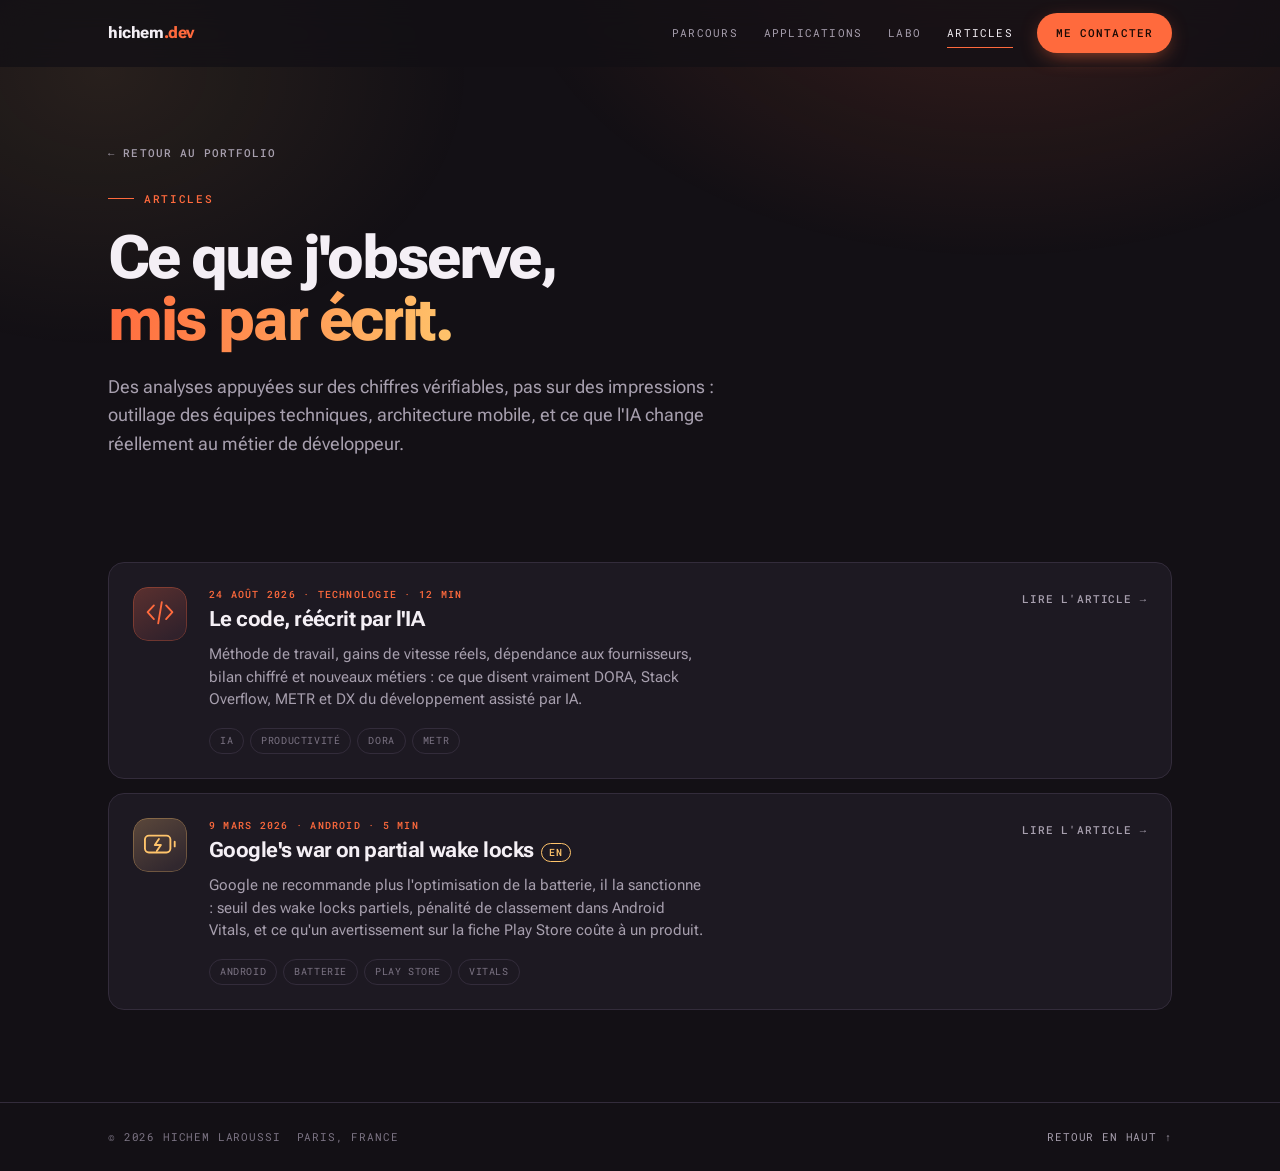
==== commit a99b39e6: "Add the deep dive on Google's war on partial wake locks Second article of the section, in English th" ====
--- a/docs/articles/index.html
+++ b/docs/articles/index.html
@@ -74,6 +74,23 @@
         <span class="post__go">Lire l'article →</span>
       </a>
 
+      <a class="post reveal" href="google-war-on-partial-wake-locks.html" hreflang="en">
+        <img class="post__tile" src="../assets/img/articles/wake-locks.svg" alt="" width="64" height="64">
+        <div>
+          <p class="card__kicker">9 mars 2026 · Android · 5 min</p>
+          <h2 class="post__title" lang="en">Google's war on partial wake locks<span class="post__flag">EN</span></h2>
+          <p class="post__desc">
+            Google ne recommande plus l'optimisation de la batterie, il la sanctionne :
+            seuil des wake locks partiels, pénalité de classement dans Android Vitals,
+            et ce qu'un avertissement sur la fiche Play Store coûte à un produit.
+          </p>
+          <ul class="card__tags">
+            <li>Android</li><li>Batterie</li><li>Play Store</li><li>Vitals</li>
+          </ul>
+        </div>
+        <span class="post__go">Lire l'article →</span>
+      </a>
+
     </div>
   </div>
 </section>
--- a/docs/assets/css/article.css
+++ b/docs/assets/css/article.css
@@ -114,7 +114,9 @@
    ========================================================= */
 .strip {
   display: grid;
-  grid-template-columns: repeat(4, 1fr);
+  /* auto-fit : trois chiffres remplissent la ligne aussi bien que quatre,
+     sans laisser de cellule vide dans la grille à fond apparent. */
+  grid-template-columns: repeat(auto-fit, minmax(190px, 1fr));
   gap: 1px;
   background: var(--line);
   border: 1px solid var(--line);
@@ -284,6 +286,18 @@
 .fig__scroll { overflow-x: auto; }
 .fig svg { width: 100%; height: auto; display: block; }
 .fig__scroll svg { min-width: 560px; }
+/* Figure d'ouverture : elle précède le bandeau de chiffres, sans titre. */
+.fig--hero { margin: 34px 0 0; }
+
+/* Visuel bitmap dans une figure : il occupe toute la largeur du cadre et
+   garde ses coins arrondis, sans jamais dépasser la colonne de lecture. */
+.fig__img {
+  width: 100%;
+  height: auto;
+  border-radius: var(--r-sm);
+  background: var(--bg-deep);
+}
+
 .fig__note {
   font-family: var(--mono);
   font-size: 11px;
@@ -495,6 +509,20 @@
 }
 .post:hover .post__title { color: var(--ink); }
 .post__desc { color: var(--mut); font-size: 14.5px; line-height: 1.55; margin-top: 12px; max-width: 62ch; }
+
+/* Le site est en français : un article rédigé dans une autre langue le dit. */
+.post__flag {
+  font-family: var(--mono);
+  font-size: 9.5px;
+  font-weight: 500;
+  letter-spacing: .1em;
+  color: var(--glow);
+  border: 1px solid var(--glow);
+  border-radius: 99px;
+  padding: 2px 7px;
+  margin-left: 8px;
+  vertical-align: 1px;
+}
 .post__go {
   display: inline-flex;
   align-items: center;
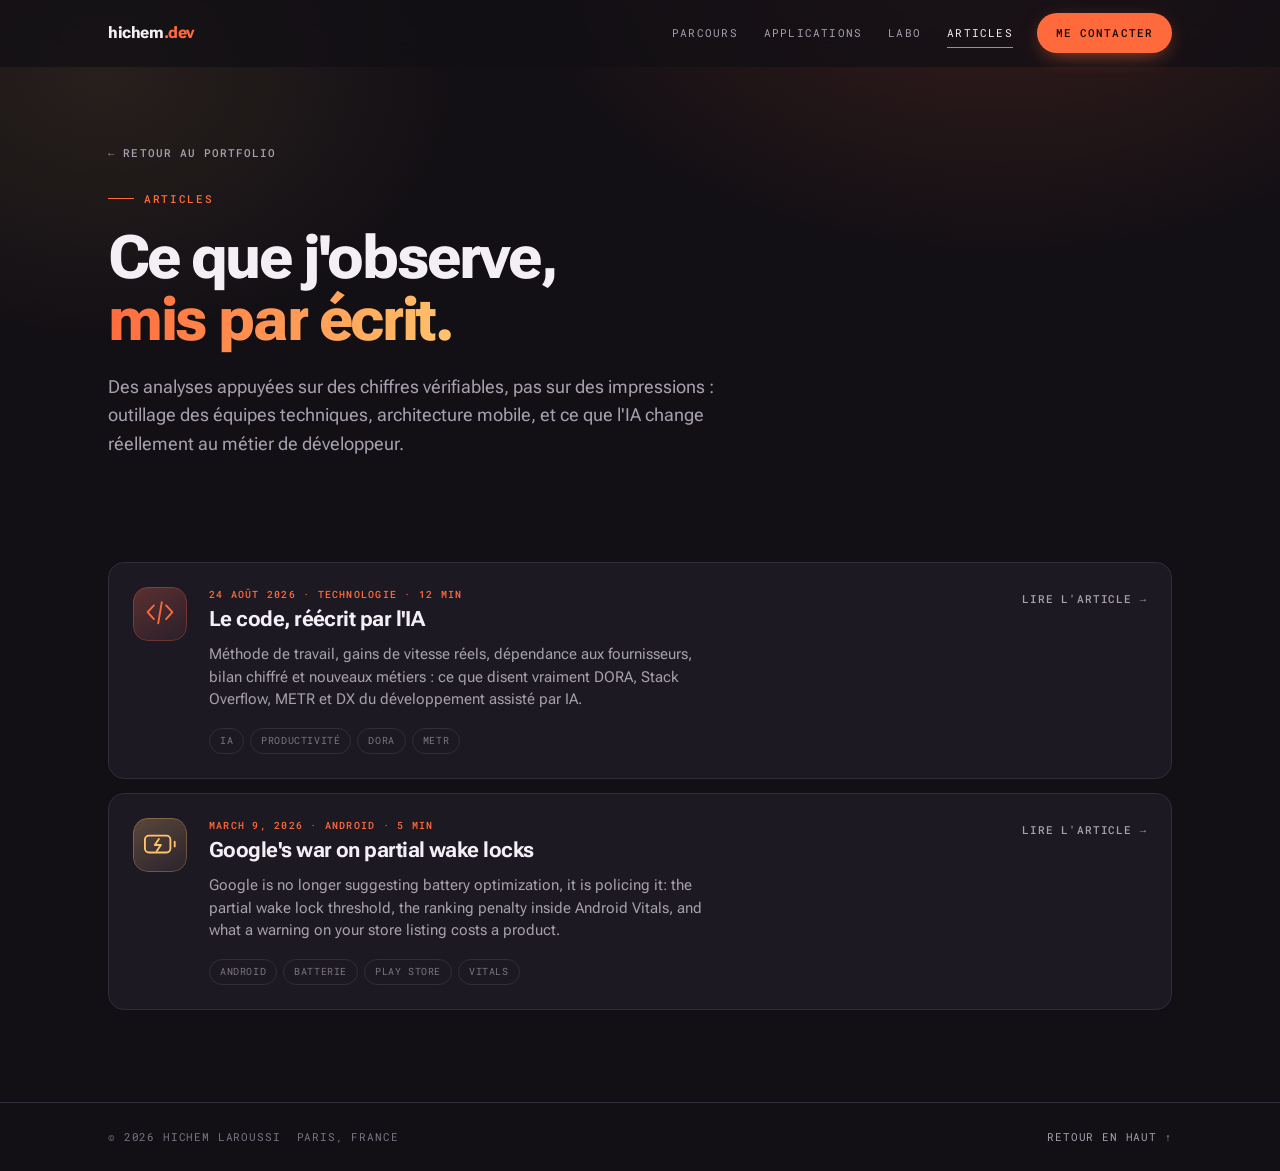
==== commit 8cf18186: "Drop the EN badge from the article lists The badge sat at the end of the title and read as part of i" ====
--- a/docs/articles/index.html
+++ b/docs/articles/index.html
@@ -77,12 +77,12 @@
       <a class="post reveal" href="google-war-on-partial-wake-locks.html" hreflang="en">
         <img class="post__tile" src="../assets/img/articles/wake-locks.svg" alt="" width="64" height="64">
         <div>
-          <p class="card__kicker">9 mars 2026 · Android · 5 min</p>
-          <h2 class="post__title" lang="en">Google's war on partial wake locks<span class="post__flag">EN</span></h2>
-          <p class="post__desc">
-            Google ne recommande plus l'optimisation de la batterie, il la sanctionne :
-            seuil des wake locks partiels, pénalité de classement dans Android Vitals,
-            et ce qu'un avertissement sur la fiche Play Store coûte à un produit.
+          <p class="card__kicker" lang="en">March 9, 2026 · Android · 5 min</p>
+          <h2 class="post__title" lang="en">Google's war on partial wake locks</h2>
+          <p class="post__desc" lang="en">
+            Google is no longer suggesting battery optimization, it is policing it:
+            the partial wake lock threshold, the ranking penalty inside Android Vitals,
+            and what a warning on your store listing costs a product.
           </p>
           <ul class="card__tags">
             <li>Android</li><li>Batterie</li><li>Play Store</li><li>Vitals</li>
--- a/docs/assets/css/article.css
+++ b/docs/assets/css/article.css
@@ -510,19 +510,6 @@
 .post:hover .post__title { color: var(--ink); }
 .post__desc { color: var(--mut); font-size: 14.5px; line-height: 1.55; margin-top: 12px; max-width: 62ch; }
 
-/* Le site est en français : un article rédigé dans une autre langue le dit. */
-.post__flag {
-  font-family: var(--mono);
-  font-size: 9.5px;
-  font-weight: 500;
-  letter-spacing: .1em;
-  color: var(--glow);
-  border: 1px solid var(--glow);
-  border-radius: 99px;
-  padding: 2px 7px;
-  margin-left: 8px;
-  vertical-align: 1px;
-}
 .post__go {
   display: inline-flex;
   align-items: center;
